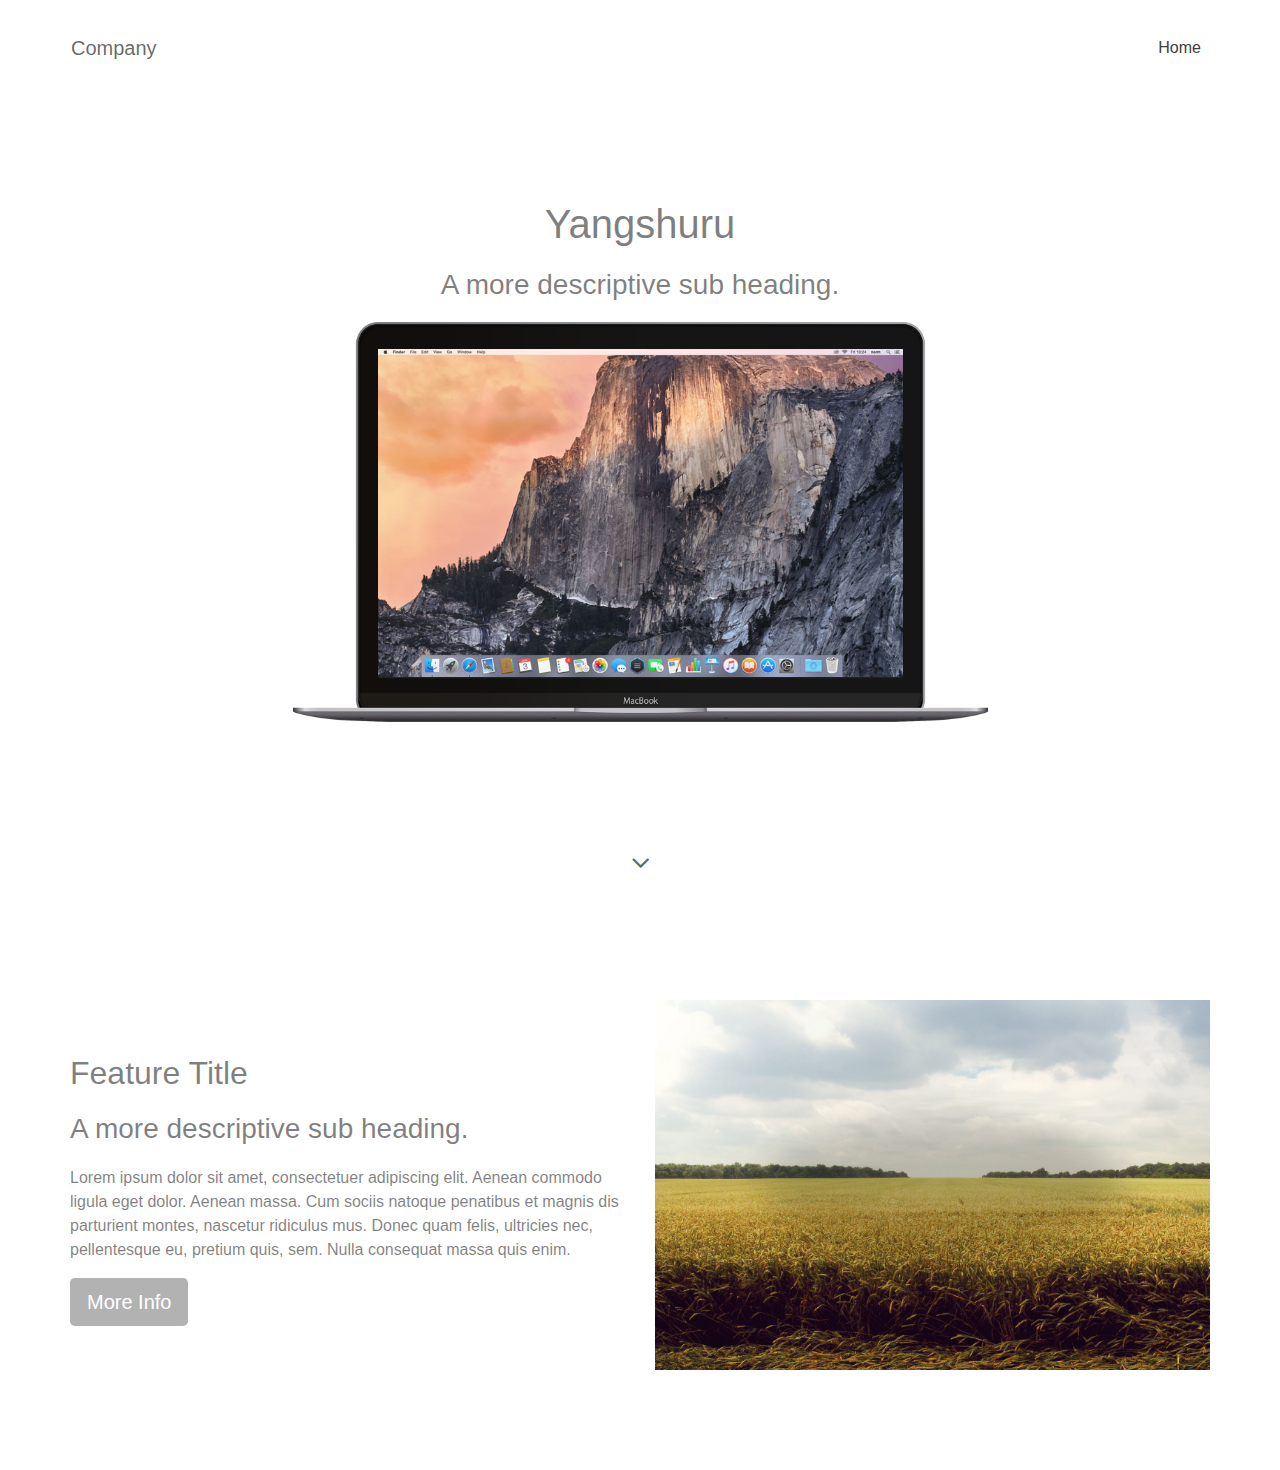
==== New site/index.html @ ea7e10f5 "1" ====
<!doctype html>
<html>
<head>
    <meta charset="utf-8">
    <meta name="keywords" content="">
    <meta name="description" content="">
    <meta name="viewport" content="width=device-width, initial-scale=1.0, viewport-fit=cover">
    <link rel="shortcut icon" type="image/png" href="favicon.png">
    
	<link rel="stylesheet" type="text/css" href="./css/bootstrap.min.css?8383">
	<link rel="stylesheet" type="text/css" href="style.css?6517">
	<link rel="stylesheet" type="text/css" href="./css/animate.min.css?7122">
	<link rel="stylesheet" type="text/css" href="./css/font-awesome.min.css">
	
    <title>Home</title>


    
<!-- Analytics -->
 
<!-- Analytics END -->
    
</head>
<body>
<!-- Main container -->
<div class="page-container">
    
<!-- bloc-0 -->
<div class="bloc l-bloc bloc-fill-screen" id="bloc-0">
	<div class="container fill-bloc-top-edge">
		<div class="row">
			<div class="col-12">
				<nav class="navbar navbar-light row navbar-expand-md" role="navigation">
					<a class="navbar-brand" href="index.html">Company</a>
					<button id="nav-toggle" type="button" class="ui-navbar-toggler navbar-toggler border-0 p-0 mr-md-0 ml-auto" data-toggle="collapse" data-target=".navbar-323" aria-expanded="false" aria-label="Toggle navigation">
						<span class="navbar-toggler-icon"></span>
					</button>
					<div class="collapse navbar-collapse navbar-323">
						<ul class="site-navigation nav navbar-nav ml-auto">
							<li class="nav-item">
								<a href="index.html" class="nav-link">Home</a>
							</li>
						</ul>
					</div>
				</nav>
			</div>
		</div>
	</div>
	<div class="container">
		<div class="row">
			<div class="col-lg-12">
				<h1 class="mg-md text-center ">
					Yangshuru
				</h1>
				<h3 class="mg-md float-none text-center">
					A more descriptive sub heading.
				</h3>
			</div>
			<div class="offset-md-2 col-md-8 col-lg-8 offset-lg-2">
				<div class="mx-auto d-block blocsapp-device blocsapp-device-mb mb-space-grey">
					<img src="img/lazyload-ph.png" data-src="img/mbp-screen.jpg" class="img-fluid lazyload" />
				</div>
			</div>
		</div>
	</div>
	<div class="container fill-bloc-bottom-edge">
		<div class="row">
			<div class="col-12">
				<div class="text-center">
					<a href="#" data-scroll-speed="1000" onclick="scrollToTarget('0',this)"><span class="fa fa-angle-down icon-md animated bounce animDelay08"></span></a>
				</div>
			</div>
		</div>
	</div>
</div>
<!-- bloc-0 END -->

<!-- ScrollToTop Button -->
<a class="bloc-button btn btn-d scrollToTop" onclick="scrollToTarget('1',this)"><span class="fa fa-chevron-up"></span></a>
<!-- ScrollToTop Button END-->


<!-- bloc-1 -->
<div class="bloc l-bloc" id="bloc-1">
	<div class="container bloc-lg">
		<div class="row">
			<div class="col-md-6 order-md-1">
				<img src="img/lazyload-ph.png" data-src="img/cornfield.jpg" class="img-fluid mx-auto d-block lazyload" />
			</div>
			<div class="col-md-6 align-self-center">
				<h2 class="mg-md">
					Feature Title
				</h2>
				<h3 class="mg-md">
					A more descriptive sub heading.
				</h3>
				<p>
					Lorem ipsum dolor sit amet, consectetuer adipiscing elit. Aenean commodo ligula eget dolor. Aenean massa. Cum sociis natoque penatibus et magnis dis parturient montes, nascetur ridiculus mus. Donec quam felis, ultricies nec, pellentesque eu, pretium quis, sem. Nulla consequat massa quis enim.
				</p><a href="index.html" class="btn btn-d btn-lg">More Info</a>
			</div>
		</div>
	</div>
</div>
<!-- bloc-1 END -->

</div>
<!-- Main container END -->
    

<script src="./js/jquery-3.3.1.min.js?7425"></script>
<script src="./js/bootstrap.bundle.min.js?4815"></script>
<script src="./js/blocs.min.js?1729"></script>
<script src="./js/lazysizes.min.js" defer></script>
<!-- Additional JS END -->



<!-- Preloader -->
<div id="page-loading-blocs-notifaction" class="page-preloader"></div>
<!-- Preloader END -->

</body>
</html>
---- New site/style.css ----
/*-----------------------------------------------------------------------------------
	    (null)
        Built with Blocs
-----------------------------------------------------------------------------------*/
 
body{
	margin:0;
	padding:0;
    background:#FFFFFF;
    overflow-x:hidden;
    -webkit-font-smoothing: antialiased;
    -moz-osx-font-smoothing: grayscale;
}
.page-container{overflow-x:hidden;} /* Prevents unwanted scroll space when scroll FX used. */
a,button{transition: background .3s ease-in-out;outline: none!important;} /* Prevent ugly blue glow on chrome and safari */
a:hover{text-decoration: none; cursor:pointer;}


/* Preloader */

.page-preloader{position: fixed;top: 0;bottom: 0;width: 100%;z-index:100000;background:#FFFFFF url("img/pageload-spinner.gif") no-repeat center center;}

/* = Blocs
-------------------------------------------------------------- */

.bloc{
	width:100%;
	clear:both;
	background: 50% 50% no-repeat;
	padding:0 50px;
	-webkit-background-size: cover;
	-moz-background-size: cover;
	-o-background-size: cover;
	background-size: cover;
	position:relative;
	display:flex;
}
.bloc .container{
	padding-left:0;
	padding-right:0;
}


/* Sizes */

.bloc-lg{
	padding:100px 50px;
}

/* = Full Screen Blocs 
-------------------------------------------------------------- */

.bloc-fill-screen{
	min-height:100vh;
	display: flex;
	flex-direction: column;
	padding-top:20px;
	padding-bottom:20px;
}
.bloc-fill-screen > .container{
	align-self: flex-middle;
	flex-grow: 1;
	display: flex;
}
.bloc-fill-screen > .container > .row{
	flex-grow: 1;
	align-self: center;
	width:100%;
}
.bloc-fill-screen .fill-bloc-top-edge, .bloc-fill-screen .fill-bloc-bottom-edge{
	flex-grow: 0;
}
.bloc-fill-screen .fill-bloc-top-edge{
	align-self: flex-start;
}
.bloc-fill-screen .fill-bloc-bottom-edge{
	align-self: flex-end;
}


/* Light theme */

.d-bloc .card,.l-bloc{
	color:rgba(0,0,0,.5);
}
.d-bloc .card button:hover,.l-bloc button:hover{
	color:rgba(0,0,0,.7);
}
.l-bloc .icon-round,.l-bloc .icon-square,.l-bloc .icon-rounded,.l-bloc .icon-semi-rounded-a,.l-bloc .icon-semi-rounded-b{
	border-color:rgba(0,0,0,.7);
}
.d-bloc .card .divider-h span,.l-bloc .divider-h span{
	border-color:rgba(0,0,0,.1);
}
.d-bloc .card .a-btn,.l-bloc .a-btn,.l-bloc .navbar a,.l-bloc a .icon-sm, .l-bloc a .icon-md, .l-bloc a .icon-lg, .l-bloc a .icon-xl, .l-bloc h1 a, .l-bloc h2 a, .l-bloc h3 a, .l-bloc h4 a, .l-bloc h5 a, .l-bloc h6 a, .l-bloc p a{
	color:rgba(0,0,0,.6);
}
.d-bloc .card .a-btn:hover,.l-bloc .a-btn:hover,.l-bloc .navbar a:hover, .l-bloc a:hover .icon-sm, .l-bloc a:hover .icon-md, .l-bloc a:hover .icon-lg, .l-bloc a:hover .icon-xl, .l-bloc h1 a:hover, .l-bloc h2 a:hover, .l-bloc h3 a:hover, .l-bloc h4 a:hover, .l-bloc h5 a:hover, .l-bloc h6 a:hover, .l-bloc p a:hover{
	color:rgba(0,0,0,1);
}
.l-bloc .navbar-toggle .icon-bar{
	color:rgba(0,0,0,.6);
}
.d-bloc .card .btn-wire,.d-bloc .card .btn-wire:hover,.l-bloc .btn-wire,.l-bloc .btn-wire:hover{
	color:rgba(0,0,0,.7);
	border-color:rgba(0,0,0,.3);
}


/* = NavBar
-------------------------------------------------------------- */

.hero .hero-nav{
	padding-left:inherit;
	padding-right:inherit;
}
/* Handle Multi Level Navigation */.navbar-light .navbar-nav .nav-link {
	color: rgb(64, 64, 64);
}
.btco-menu li > a {
	padding: 10px 15px;
	color: #000;
}
.btco-menu .active a:focus,.btco-menu li a:focus ,.navbar > .show > a:focus{
	background: transparent;
	outline: 0;
}
.dropdown-menu .show > .dropdown-toggle::after{
	transform: rotate(-90deg);
}

/* = Bric adjustment margins
-------------------------------------------------------------- */

.mg-md{
	margin-top:10px;
	margin-bottom:20px;
}

/* = Buttons
-------------------------------------------------------------- */

.btn-d,.btn-d:hover,.btn-d:focus{
	color:#FFF;
	background:rgba(0,0,0,.3);
}

/* Prevent ugly blue glow on chrome and safari */
button{
	outline: none!important;
}


/* = Icons
-------------------------------------------------------------- */
.icon-md{
	font-size:30px!important;
}




.card-sq, .card-sq .card-header, .card-sq .card-footer{
	border-radius:0;
}
.card-rd{
	border-radius:30px;
}
.card-rd .card-header{
	border-radius:29px 29px 0 0;
}
.card-rd .card-footer{
	border-radius:0 0 29px 29px;
}





/* ScrollToTop button */

.scrollToTop{
	width:40px;
	height:40px;
	position:fixed;
	bottom:20px;
	right:20px;
	opacity: 0;
	z-index: 500;
	transition: all .3s ease-in-out;
}
.scrollToTop span{
	margin-top: 6px;
}
.showScrollTop{
	font-size: 14px;
	opacity: 1;
}
/* = MacBook Devices
-------------------------------------------------------------- */

.blocsapp-device-mb{
	background-repeat:no-repeat;
	background-size:contain;
	background-position:center;
	display: block;
	width:100%;
	height:auto;
	padding: 3.6% 15% 7.5%;
}
.blocsapp-device-mb img{
	width:100%;
	height:auto;
	margin: 0 auto;
}
.blocsapp-device-mb .embed-responsive{
	padding-bottom: 65%;
	width: 103.1%;
	left: -1.5%;
}
/* = MacBook Space Grey
-------------------------------------------------------------- */

.mb-space-grey{
	background-image:url("img/Apple-Macbook-Space-Grey.png");
}

/* = Custom Styling
-------------------------------------------------------------- */

h1,h2,h3,h4,h5,h6,p,label,.btn,a{
	font-family:"Helvetica";
}
.container{
	max-width:1140px;
}

/* = Colour
-------------------------------------------------------------- */





/* = Mobile adjustments 
-------------------------------------------------------------- */
@media (max-width: 1024px)
{
    .bloc{
        padding-left: 20px; 
        padding-right: 20px;  
    }
    .bloc.full-width-bloc, .bloc-tile-2.full-width-bloc .container, .bloc-tile-3.full-width-bloc .container, .bloc-tile-4.full-width-bloc .container{
        padding-left: 0; 
        padding-right: 0;  
    }
}
@media (max-width: 991px)
{
    .container{width:100%;}
    .page-container, #hero-bloc{overflow-x: hidden;position: relative;} /* Prevent unwanted side scroll on mobile */
    .bloc{padding-left: constant(safe-area-inset-left);padding-right: constant(safe-area-inset-right);} /* iPhone X Notch Support*/
    .bloc-group, .bloc-group .bloc{display:block;width:100%;}
}
@media (max-width: 767px)
{
    .page-container{
        overflow-x: hidden;
        position:relative;
    }
    .bloc-tile-2 .container, .bloc-tile-3 .container, .bloc-tile-4 .container{
        padding-left:0;padding-right:0;
    }
    .a-block{
        padding:0 10px;
    }
    .btn-dwn{
       display:none; 
    }
    .voffset{
        margin-top:5px;
    }
    .voffset-md{
        margin-top:20px;
    }
    .voffset-lg{
        margin-top:30px;
    }
    form{
        padding:5px;
    }
    .close-lightbox{
        display:inline-block;
    }
    .blocsapp-device-iphone5{
	   background-size: 216px 425px;
	   padding-top:60px;
	   width:216px;
	   height:425px;
    }
    .blocsapp-device-iphone5 img{
	   width: 180px;
	   height: 320px;
    }
}
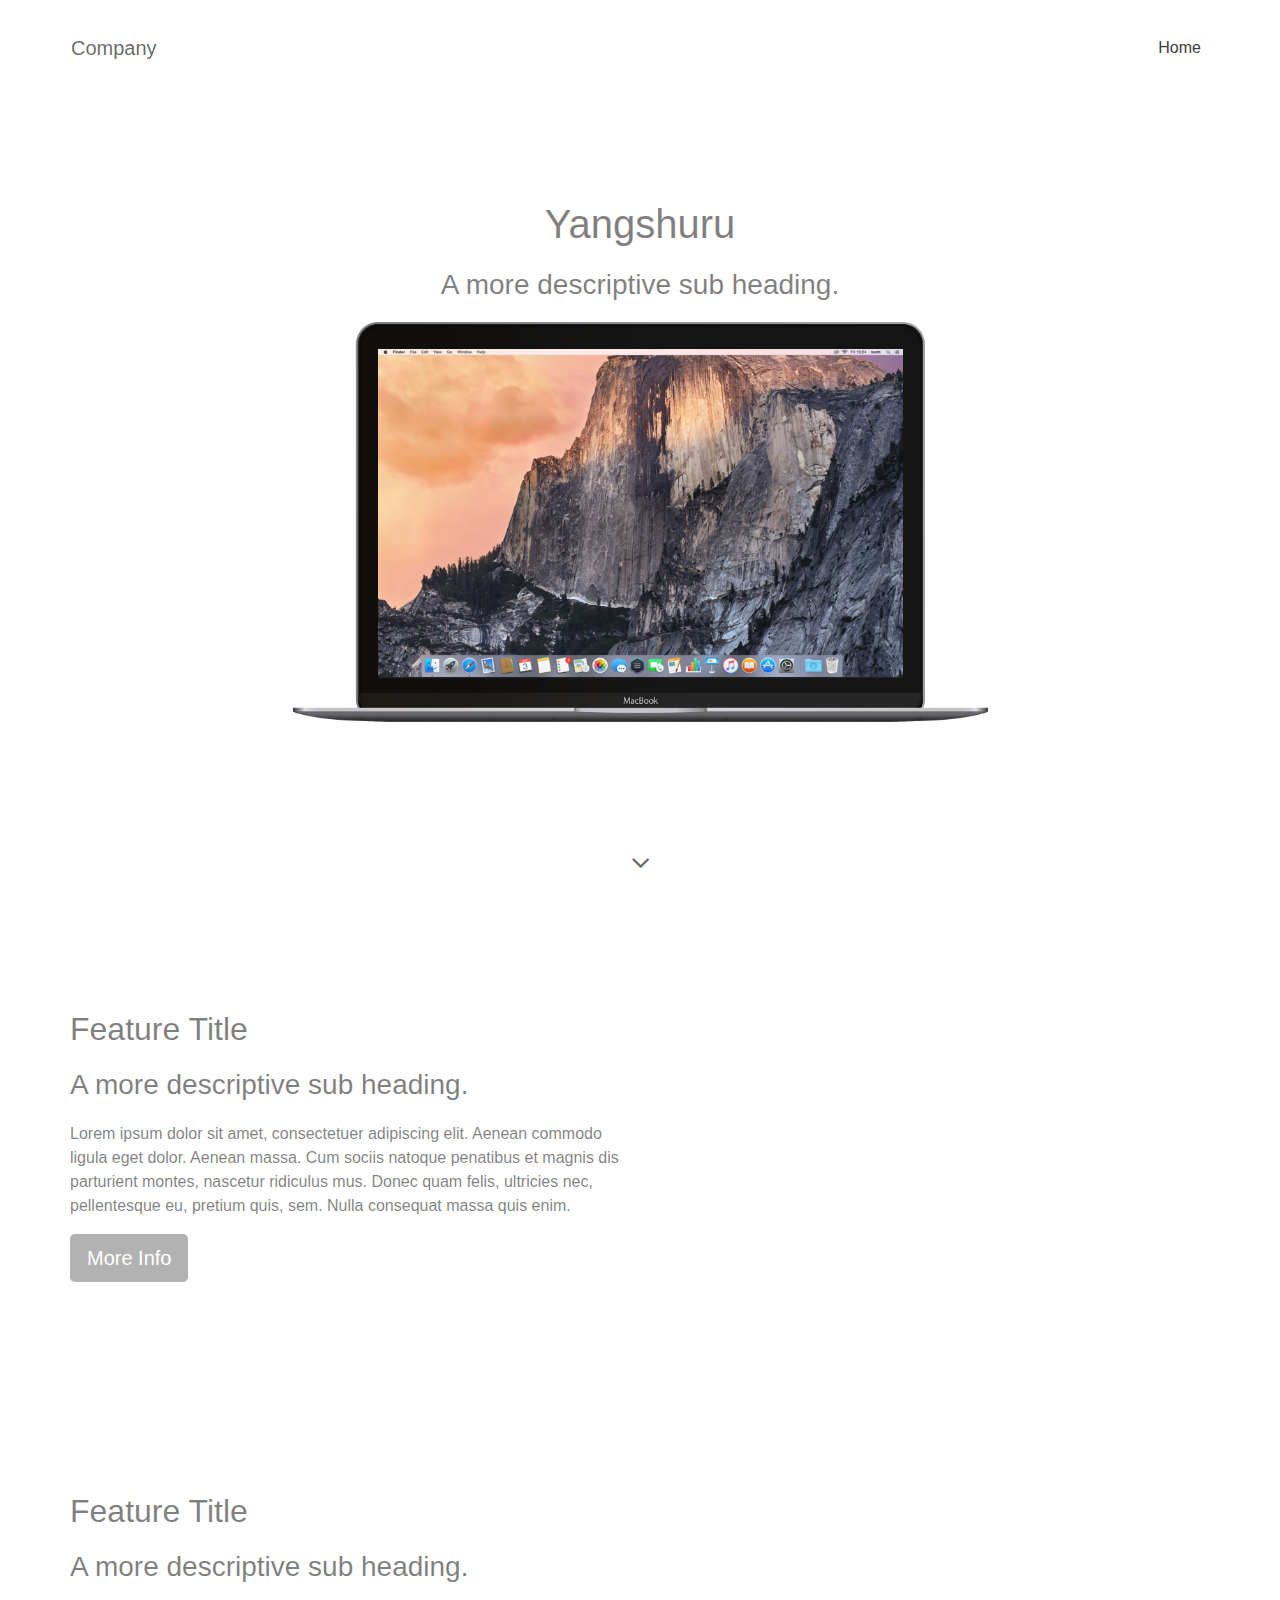
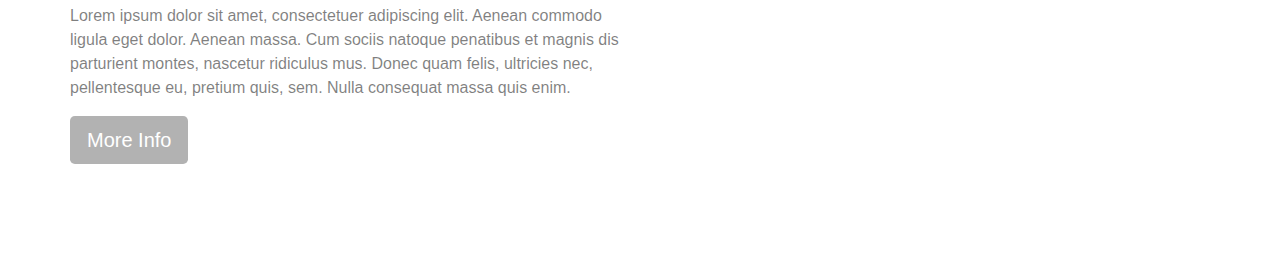
==== commit 4b7ef19b: "1" ====
--- a/New site/index.html
+++ b/New site/index.html
@@ -7,9 +7,9 @@
     <meta name="viewport" content="width=device-width, initial-scale=1.0, viewport-fit=cover">
     <link rel="shortcut icon" type="image/png" href="favicon.png">
     
-	<link rel="stylesheet" type="text/css" href="./css/bootstrap.min.css?8383">
-	<link rel="stylesheet" type="text/css" href="style.css?6517">
-	<link rel="stylesheet" type="text/css" href="./css/animate.min.css?7122">
+	<link rel="stylesheet" type="text/css" href="./css/bootstrap.min.css?4928">
+	<link rel="stylesheet" type="text/css" href="style.css?1706">
+	<link rel="stylesheet" type="text/css" href="./css/animate.min.css?7380">
 	<link rel="stylesheet" type="text/css" href="./css/font-awesome.min.css">
 	
     <title>Home</title>
@@ -49,7 +49,7 @@
 	<div class="container">
 		<div class="row">
 			<div class="col-lg-12">
-				<h1 class="mg-md text-center ">
+				<h1 class="mg-md text-center">
 					Yangshuru
 				</h1>
 				<h3 class="mg-md float-none text-center">
@@ -74,6 +74,30 @@
 	</div>
 </div>
 <!-- bloc-0 END -->
+
+<!-- bloc-1 -->
+<div class="bloc l-bloc" id="bloc-1">
+	<div class="container bloc-lg">
+		<div class="row">
+			<div class="col-md-6 order-md-1">
+				<img src="img/lazyload-ph.png" data-src="img/placeholder-image.png" class="img-fluid mx-auto d-block lazyload" />
+			</div>
+			<div class="col-md-6 align-self-center">
+				<span id="drop-zone" class="top-zone"></span>
+				<h2 class="mg-md">
+					Feature Title
+				</h2>
+				<h3 class="mg-md">
+					A more descriptive sub heading.
+				</h3>
+				<p>
+					Lorem ipsum dolor sit amet, consectetuer adipiscing elit. Aenean commodo ligula eget dolor. Aenean massa. Cum sociis natoque penatibus et magnis dis parturient montes, nascetur ridiculus mus. Donec quam felis, ultricies nec, pellentesque eu, pretium quis, sem. Nulla consequat massa quis enim.
+				</p><a href="index.html" class="btn btn-d btn-lg">More Info</a>
+			</div>
+		</div>
+	</div>
+</div>
+<!-- bloc-1 END -->
 
 <!-- ScrollToTop Button -->
 <a class="bloc-button btn btn-d scrollToTop" onclick="scrollToTarget('1',this)"><span class="fa fa-chevron-up"></span></a>
@@ -107,9 +131,9 @@
 <!-- Main container END -->
     
 
-<script src="./js/jquery-3.3.1.min.js?7425"></script>
-<script src="./js/bootstrap.bundle.min.js?4815"></script>
-<script src="./js/blocs.min.js?1729"></script>
+<script src="./js/jquery-3.3.1.min.js?9912"></script>
+<script src="./js/bootstrap.bundle.min.js?1830"></script>
+<script src="./js/blocs.min.js?716"></script>
 <script src="./js/lazysizes.min.js" defer></script>
 <!-- Additional JS END -->
 
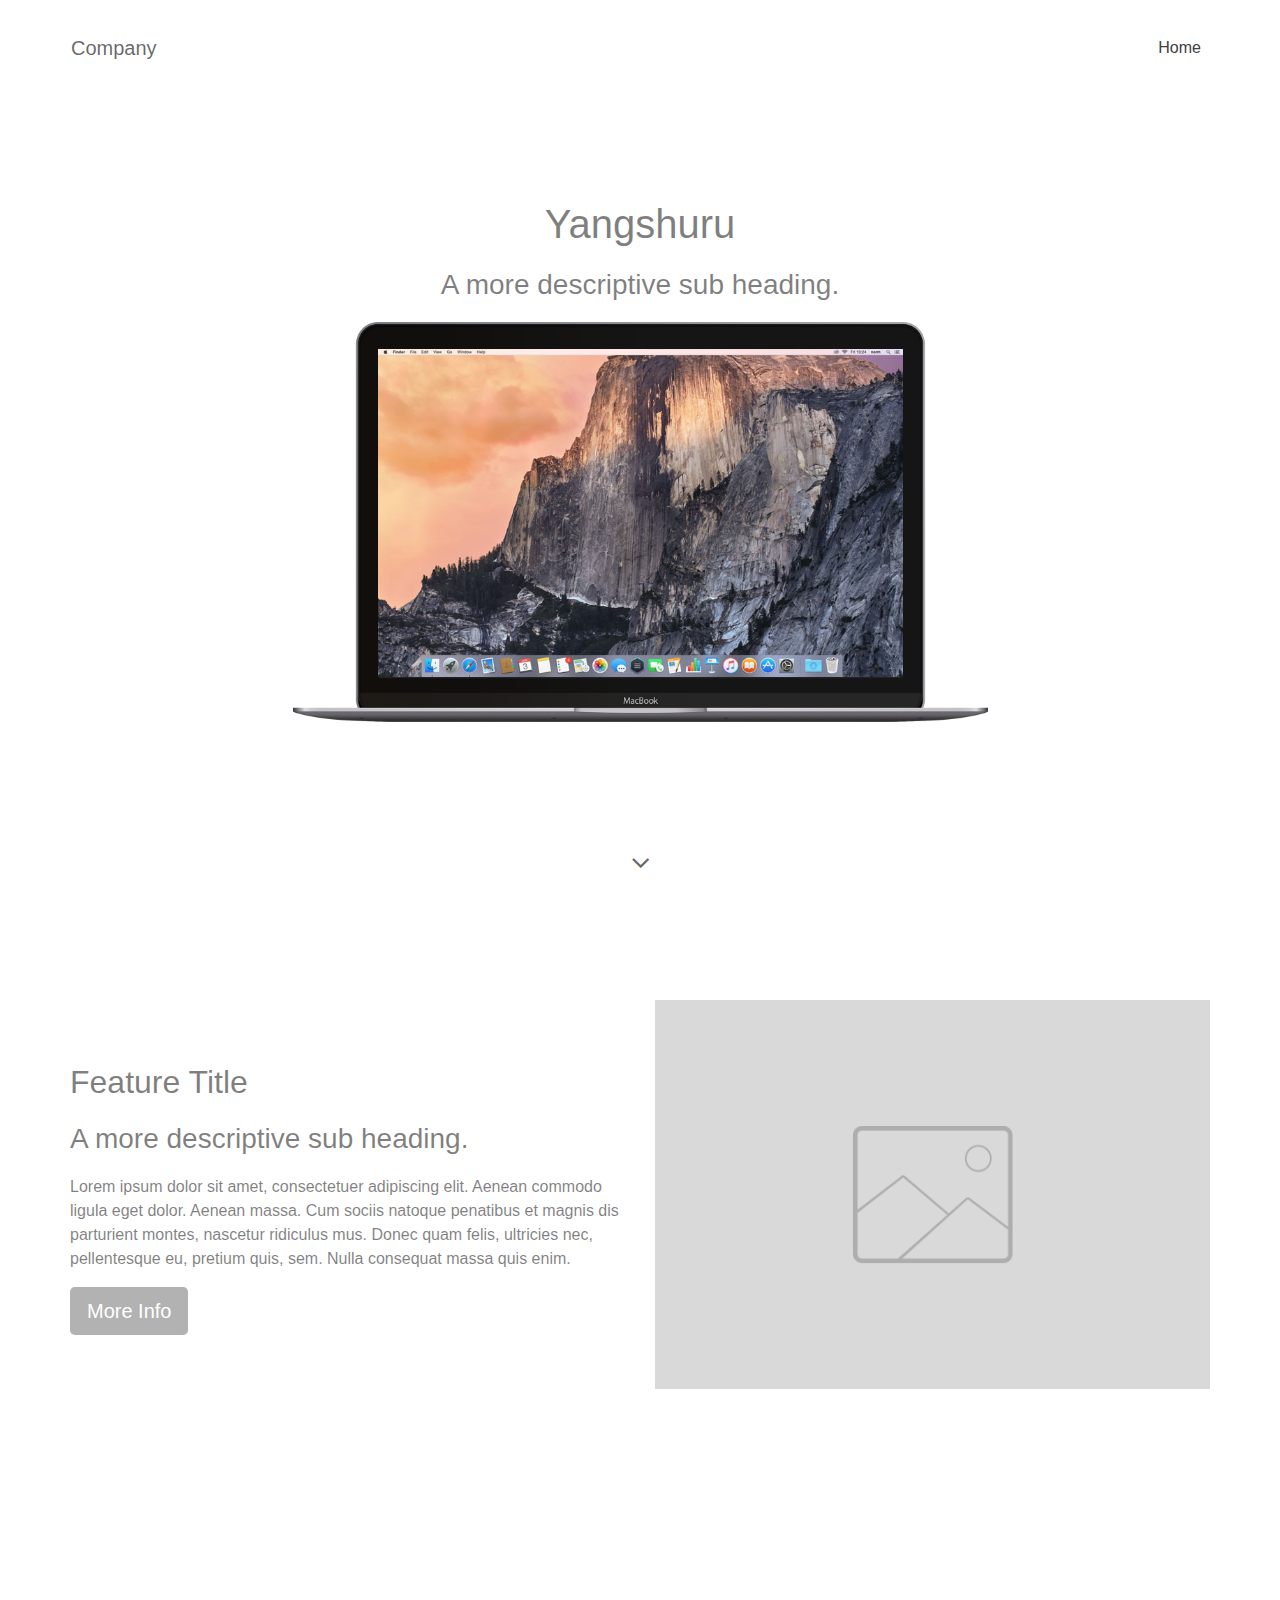
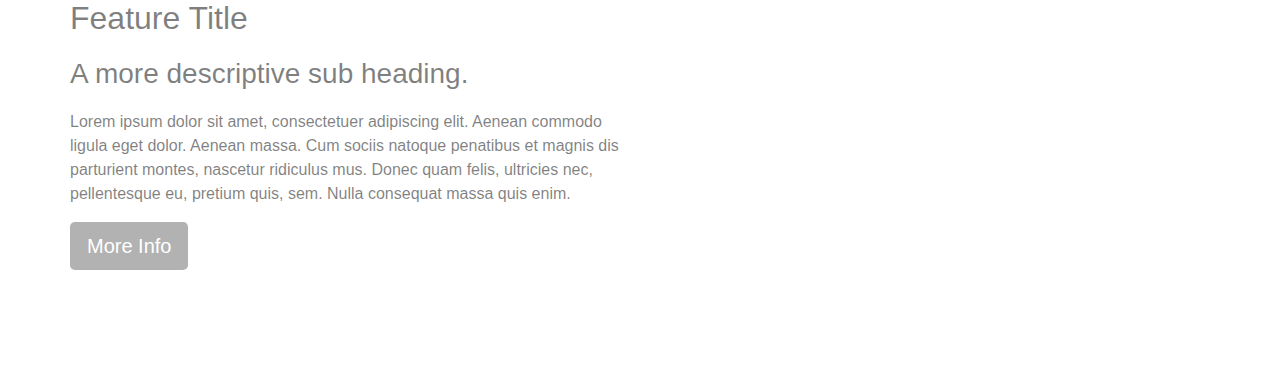
==== commit 41f79b21: "1" ====
--- a/New site/index.html
+++ b/New site/index.html
@@ -7,9 +7,9 @@
     <meta name="viewport" content="width=device-width, initial-scale=1.0, viewport-fit=cover">
     <link rel="shortcut icon" type="image/png" href="favicon.png">
     
-	<link rel="stylesheet" type="text/css" href="./css/bootstrap.min.css?4928">
-	<link rel="stylesheet" type="text/css" href="style.css?1706">
-	<link rel="stylesheet" type="text/css" href="./css/animate.min.css?7380">
+	<link rel="stylesheet" type="text/css" href="./css/bootstrap.min.css?9272">
+	<link rel="stylesheet" type="text/css" href="style.css?4083">
+	<link rel="stylesheet" type="text/css" href="./css/animate.min.css?5296">
 	<link rel="stylesheet" type="text/css" href="./css/font-awesome.min.css">
 	
     <title>Home</title>
@@ -83,7 +83,6 @@
 				<img src="img/lazyload-ph.png" data-src="img/placeholder-image.png" class="img-fluid mx-auto d-block lazyload" />
 			</div>
 			<div class="col-md-6 align-self-center">
-				<span id="drop-zone" class="top-zone"></span>
 				<h2 class="mg-md">
 					Feature Title
 				</h2>
@@ -131,9 +130,9 @@
 <!-- Main container END -->
     
 
-<script src="./js/jquery-3.3.1.min.js?9912"></script>
-<script src="./js/bootstrap.bundle.min.js?1830"></script>
-<script src="./js/blocs.min.js?716"></script>
+<script src="./js/jquery-3.3.1.min.js?5608"></script>
+<script src="./js/bootstrap.bundle.min.js?4839"></script>
+<script src="./js/blocs.min.js?7379"></script>
 <script src="./js/lazysizes.min.js" defer></script>
 <!-- Additional JS END -->
 
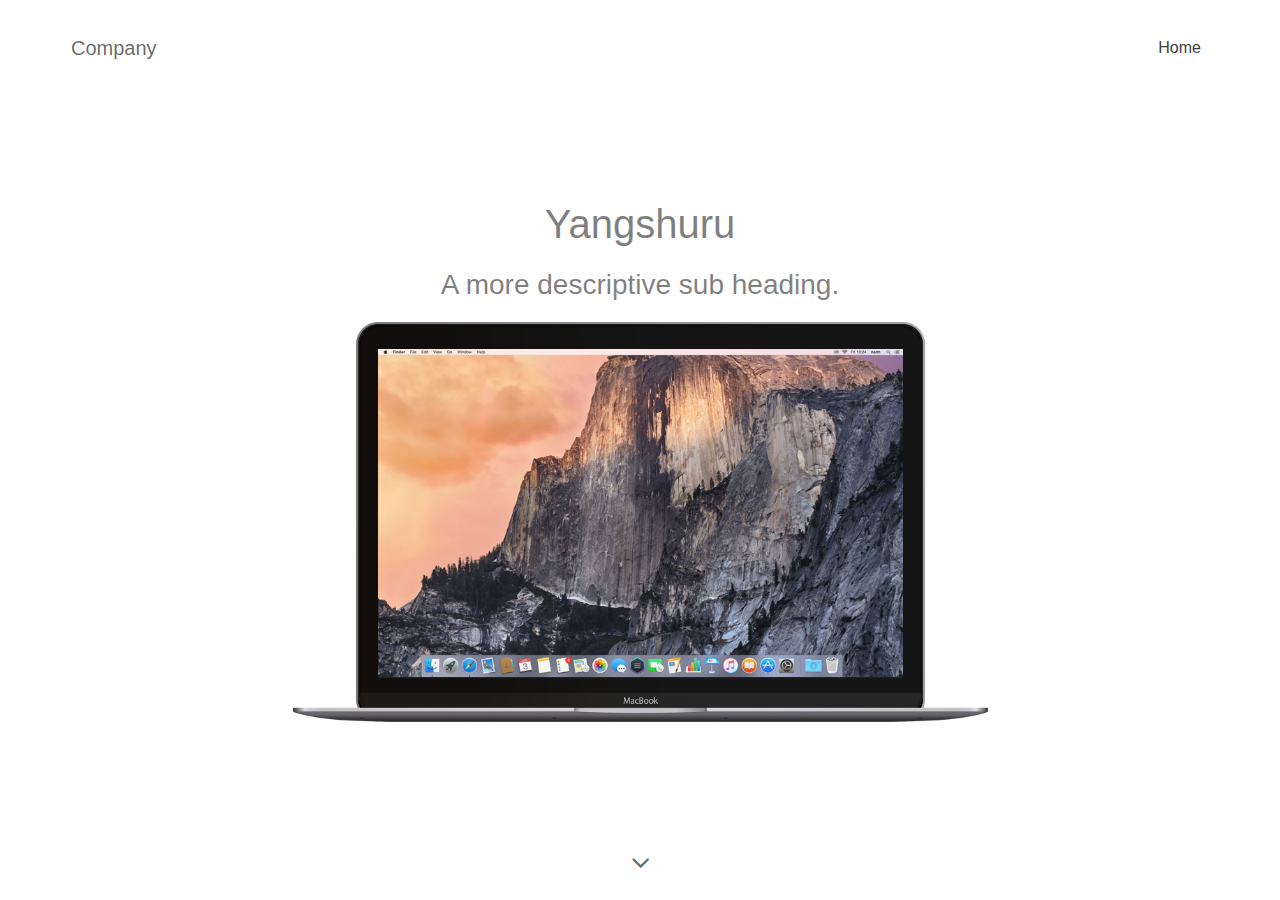
==== commit 40f2f9d4: "1" ====
--- a/New site/index.html
+++ b/New site/index.html
@@ -7,9 +7,9 @@
     <meta name="viewport" content="width=device-width, initial-scale=1.0, viewport-fit=cover">
     <link rel="shortcut icon" type="image/png" href="favicon.png">
     
-	<link rel="stylesheet" type="text/css" href="./css/bootstrap.min.css?9272">
-	<link rel="stylesheet" type="text/css" href="style.css?4083">
-	<link rel="stylesheet" type="text/css" href="./css/animate.min.css?5296">
+	<link rel="stylesheet" type="text/css" href="./css/bootstrap.min.css?1514">
+	<link rel="stylesheet" type="text/css" href="style.css?1953">
+	<link rel="stylesheet" type="text/css" href="./css/animate.min.css?2215">
 	<link rel="stylesheet" type="text/css" href="./css/font-awesome.min.css">
 	
     <title>Home</title>
@@ -32,10 +32,10 @@
 			<div class="col-12">
 				<nav class="navbar navbar-light row navbar-expand-md" role="navigation">
 					<a class="navbar-brand" href="index.html">Company</a>
-					<button id="nav-toggle" type="button" class="ui-navbar-toggler navbar-toggler border-0 p-0 mr-md-0 ml-auto" data-toggle="collapse" data-target=".navbar-323" aria-expanded="false" aria-label="Toggle navigation">
+					<button id="nav-toggle" type="button" class="ui-navbar-toggler navbar-toggler border-0 p-0 mr-md-0 ml-auto" data-toggle="collapse" data-target=".navbar-7583" aria-expanded="false" aria-label="Toggle navigation">
 						<span class="navbar-toggler-icon"></span>
 					</button>
-					<div class="collapse navbar-collapse navbar-323">
+					<div class="collapse navbar-collapse navbar-7583">
 						<ul class="site-navigation nav navbar-nav ml-auto">
 							<li class="nav-item">
 								<a href="index.html" class="nav-link">Home</a>
@@ -49,7 +49,7 @@
 	<div class="container">
 		<div class="row">
 			<div class="col-lg-12">
-				<h1 class="mg-md text-center">
+				<h1 class="mg-md text-center ">
 					Yangshuru
 				</h1>
 				<h3 class="mg-md float-none text-center">
@@ -75,64 +75,18 @@
 </div>
 <!-- bloc-0 END -->
 
-<!-- bloc-1 -->
-<div class="bloc l-bloc" id="bloc-1">
-	<div class="container bloc-lg">
-		<div class="row">
-			<div class="col-md-6 order-md-1">
-				<img src="img/lazyload-ph.png" data-src="img/placeholder-image.png" class="img-fluid mx-auto d-block lazyload" />
-			</div>
-			<div class="col-md-6 align-self-center">
-				<h2 class="mg-md">
-					Feature Title
-				</h2>
-				<h3 class="mg-md">
-					A more descriptive sub heading.
-				</h3>
-				<p>
-					Lorem ipsum dolor sit amet, consectetuer adipiscing elit. Aenean commodo ligula eget dolor. Aenean massa. Cum sociis natoque penatibus et magnis dis parturient montes, nascetur ridiculus mus. Donec quam felis, ultricies nec, pellentesque eu, pretium quis, sem. Nulla consequat massa quis enim.
-				</p><a href="index.html" class="btn btn-d btn-lg">More Info</a>
-			</div>
-		</div>
-	</div>
-</div>
-<!-- bloc-1 END -->
-
 <!-- ScrollToTop Button -->
 <a class="bloc-button btn btn-d scrollToTop" onclick="scrollToTarget('1',this)"><span class="fa fa-chevron-up"></span></a>
 <!-- ScrollToTop Button END-->
 
 
-<!-- bloc-1 -->
-<div class="bloc l-bloc" id="bloc-1">
-	<div class="container bloc-lg">
-		<div class="row">
-			<div class="col-md-6 order-md-1">
-				<img src="img/lazyload-ph.png" data-src="img/cornfield.jpg" class="img-fluid mx-auto d-block lazyload" />
-			</div>
-			<div class="col-md-6 align-self-center">
-				<h2 class="mg-md">
-					Feature Title
-				</h2>
-				<h3 class="mg-md">
-					A more descriptive sub heading.
-				</h3>
-				<p>
-					Lorem ipsum dolor sit amet, consectetuer adipiscing elit. Aenean commodo ligula eget dolor. Aenean massa. Cum sociis natoque penatibus et magnis dis parturient montes, nascetur ridiculus mus. Donec quam felis, ultricies nec, pellentesque eu, pretium quis, sem. Nulla consequat massa quis enim.
-				</p><a href="index.html" class="btn btn-d btn-lg">More Info</a>
-			</div>
-		</div>
-	</div>
-</div>
-<!-- bloc-1 END -->
-
 </div>
 <!-- Main container END -->
     
 
-<script src="./js/jquery-3.3.1.min.js?5608"></script>
-<script src="./js/bootstrap.bundle.min.js?4839"></script>
-<script src="./js/blocs.min.js?7379"></script>
+<script src="./js/jquery-3.3.1.min.js?9876"></script>
+<script src="./js/bootstrap.bundle.min.js?1089"></script>
+<script src="./js/blocs.min.js?712"></script>
 <script src="./js/lazysizes.min.js" defer></script>
 <!-- Additional JS END -->
 
--- a/New site/style.css
+++ b/New site/style.css
@@ -40,13 +40,6 @@
 	padding-right:0;
 }
 
-
-/* Sizes */
-
-.bloc-lg{
-	padding:100px 50px;
-}
-
 /* = Full Screen Blocs 
 -------------------------------------------------------------- */
 
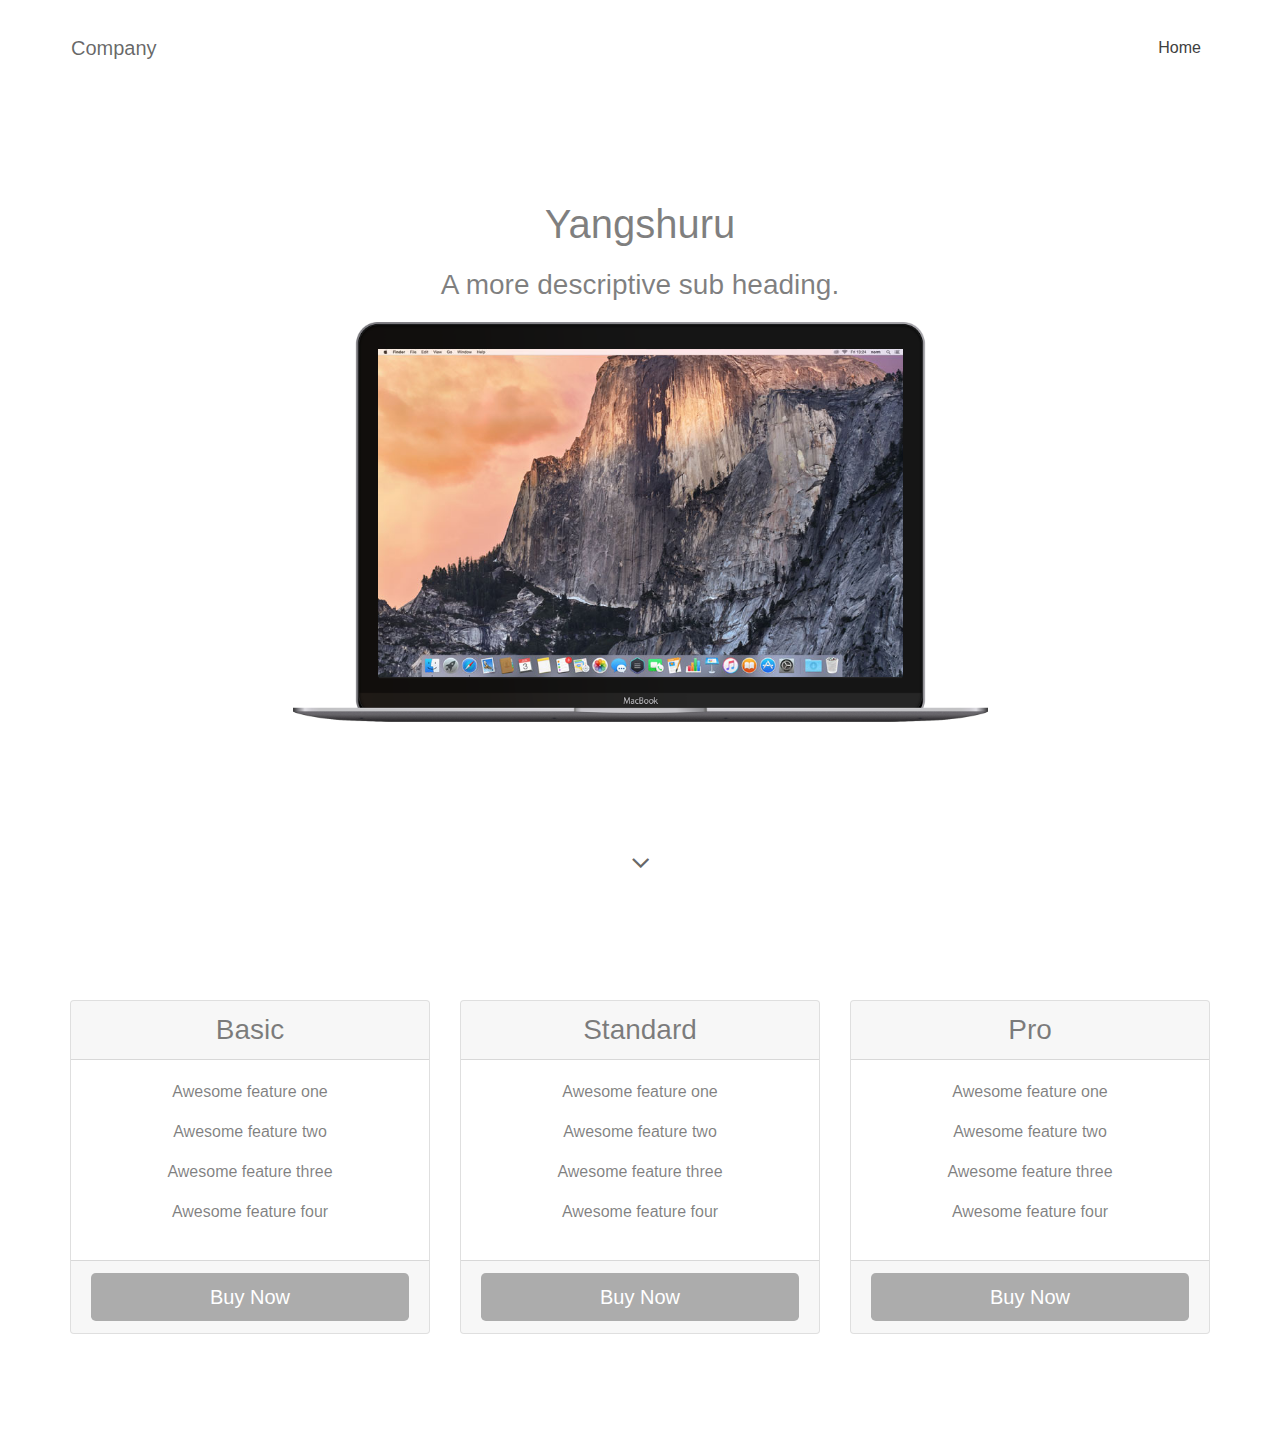
==== commit 886e57e9: "1" ====
--- a/New site/index.html
+++ b/New site/index.html
@@ -7,9 +7,9 @@
     <meta name="viewport" content="width=device-width, initial-scale=1.0, viewport-fit=cover">
     <link rel="shortcut icon" type="image/png" href="favicon.png">
     
-	<link rel="stylesheet" type="text/css" href="./css/bootstrap.min.css?1514">
-	<link rel="stylesheet" type="text/css" href="style.css?1953">
-	<link rel="stylesheet" type="text/css" href="./css/animate.min.css?2215">
+	<link rel="stylesheet" type="text/css" href="./css/bootstrap.min.css?5642">
+	<link rel="stylesheet" type="text/css" href="style.css?768">
+	<link rel="stylesheet" type="text/css" href="./css/animate.min.css?1499">
 	<link rel="stylesheet" type="text/css" href="./css/font-awesome.min.css">
 	
     <title>Home</title>
@@ -49,7 +49,7 @@
 	<div class="container">
 		<div class="row">
 			<div class="col-lg-12">
-				<h1 class="mg-md text-center ">
+				<h1 class="mg-md text-center">
 					Yangshuru
 				</h1>
 				<h3 class="mg-md float-none text-center">
@@ -80,13 +80,130 @@
 <!-- ScrollToTop Button END-->
 
 
+<!-- bloc-1 -->
+<div class="bloc l-bloc " id="bloc-1">
+	<div class="container bloc-lg">
+		<div class="row">
+			<div class="col-md-4">
+				<div class="card">
+					<div class="card-header">
+						<h3 class="mg-clear text-center">
+							Basic
+						</h3>
+					</div>
+					<div class="card-body">
+						<ul class="list-unstyled">
+							<li>
+								<p class="text-center">
+									Awesome feature one
+								</p>
+							</li>
+							<li>
+								<p class="text-center">
+									Awesome feature two
+								</p>
+							</li>
+							<li>
+								<p class="text-center">
+									Awesome feature three
+								</p>
+							</li>
+							<li>
+								<p class="text-center">
+									Awesome feature four
+								</p>
+							</li>
+						</ul>
+					</div>
+					<div class="card-footer">
+						<a href="index.html" class="btn btn-d btn-lg btn-block">Buy Now</a>
+					</div>
+				</div>
+			</div>
+			<div class="col-md-4 mt-3 mt-md-0">
+				<div class="card">
+					<div class="card-header">
+						<h3 class="mg-clear text-center">
+							Standard
+						</h3>
+					</div>
+					<div class="card-body">
+						<ul class="list-unstyled">
+							<li>
+								<p class="text-center">
+									Awesome feature one
+								</p>
+							</li>
+							<li>
+								<p class="text-center">
+									Awesome feature two
+								</p>
+							</li>
+							<li>
+								<p class="text-center">
+									Awesome feature three
+								</p>
+							</li>
+							<li>
+								<p class="text-center">
+									Awesome feature four
+								</p>
+							</li>
+						</ul>
+					</div>
+					<div class="card-footer">
+						<a href="index.html" class="btn btn-d btn-lg btn-block">Buy Now</a>
+					</div>
+				</div>
+			</div>
+			<div class="col-md-4 mt-3 mt-md-0">
+				<div class="card">
+					<div class="card-header">
+						<h3 class="mg-clear text-center">
+							Pro
+						</h3>
+					</div>
+					<div class="card-body">
+						<ul class="list-unstyled">
+							<li>
+								<p class="text-center">
+									Awesome feature one
+								</p>
+							</li>
+							<li>
+								<p class="text-center">
+									Awesome feature two
+								</p>
+							</li>
+							<li>
+								<p class="text-center">
+									Awesome feature three
+								</p>
+							</li>
+							<li>
+								<p class="text-center">
+									Awesome feature four
+								</p>
+							</li>
+						</ul>
+					</div>
+					<div class="card-footer">
+						<a href="index.html" class="btn btn-d btn-lg btn-block">Buy Now</a>
+					</div>
+				</div>
+			</div>
+		</div>
+	</div>
+</div>
+<!-- bloc-1 END -->
+
 </div>
 <!-- Main container END -->
     
 
-<script src="./js/jquery-3.3.1.min.js?9876"></script>
-<script src="./js/bootstrap.bundle.min.js?1089"></script>
-<script src="./js/blocs.min.js?712"></script>
+<script src="./js/jquery-3.3.1.min.js?4922"></script>
+<script src="./js/bootstrap.bundle.min.js?1645"></script>
+<script src="./js/blocs.min.js?3189"></script>
 <script src="./js/lazysizes.min.js" defer></script>
 <!-- Additional JS END -->
 
--- a/New site/style.css
+++ b/New site/style.css
@@ -40,6 +40,13 @@
 	padding-right:0;
 }
 
+
+/* Sizes */
+
+.bloc-lg{
+	padding:100px 50px;
+}
+
 /* = Full Screen Blocs 
 -------------------------------------------------------------- */
 
@@ -125,6 +132,9 @@
 /* = Bric adjustment margins
 -------------------------------------------------------------- */
 
+.mg-clear{
+	margin:0;
+}
 .mg-md{
 	margin-top:10px;
 	margin-bottom:20px;
@@ -153,6 +163,8 @@
 
 
 
+/* = Cards
+-------------------------------------------------------------- */
 .card-sq, .card-sq .card-header, .card-sq .card-footer{
 	border-radius:0;
 }
